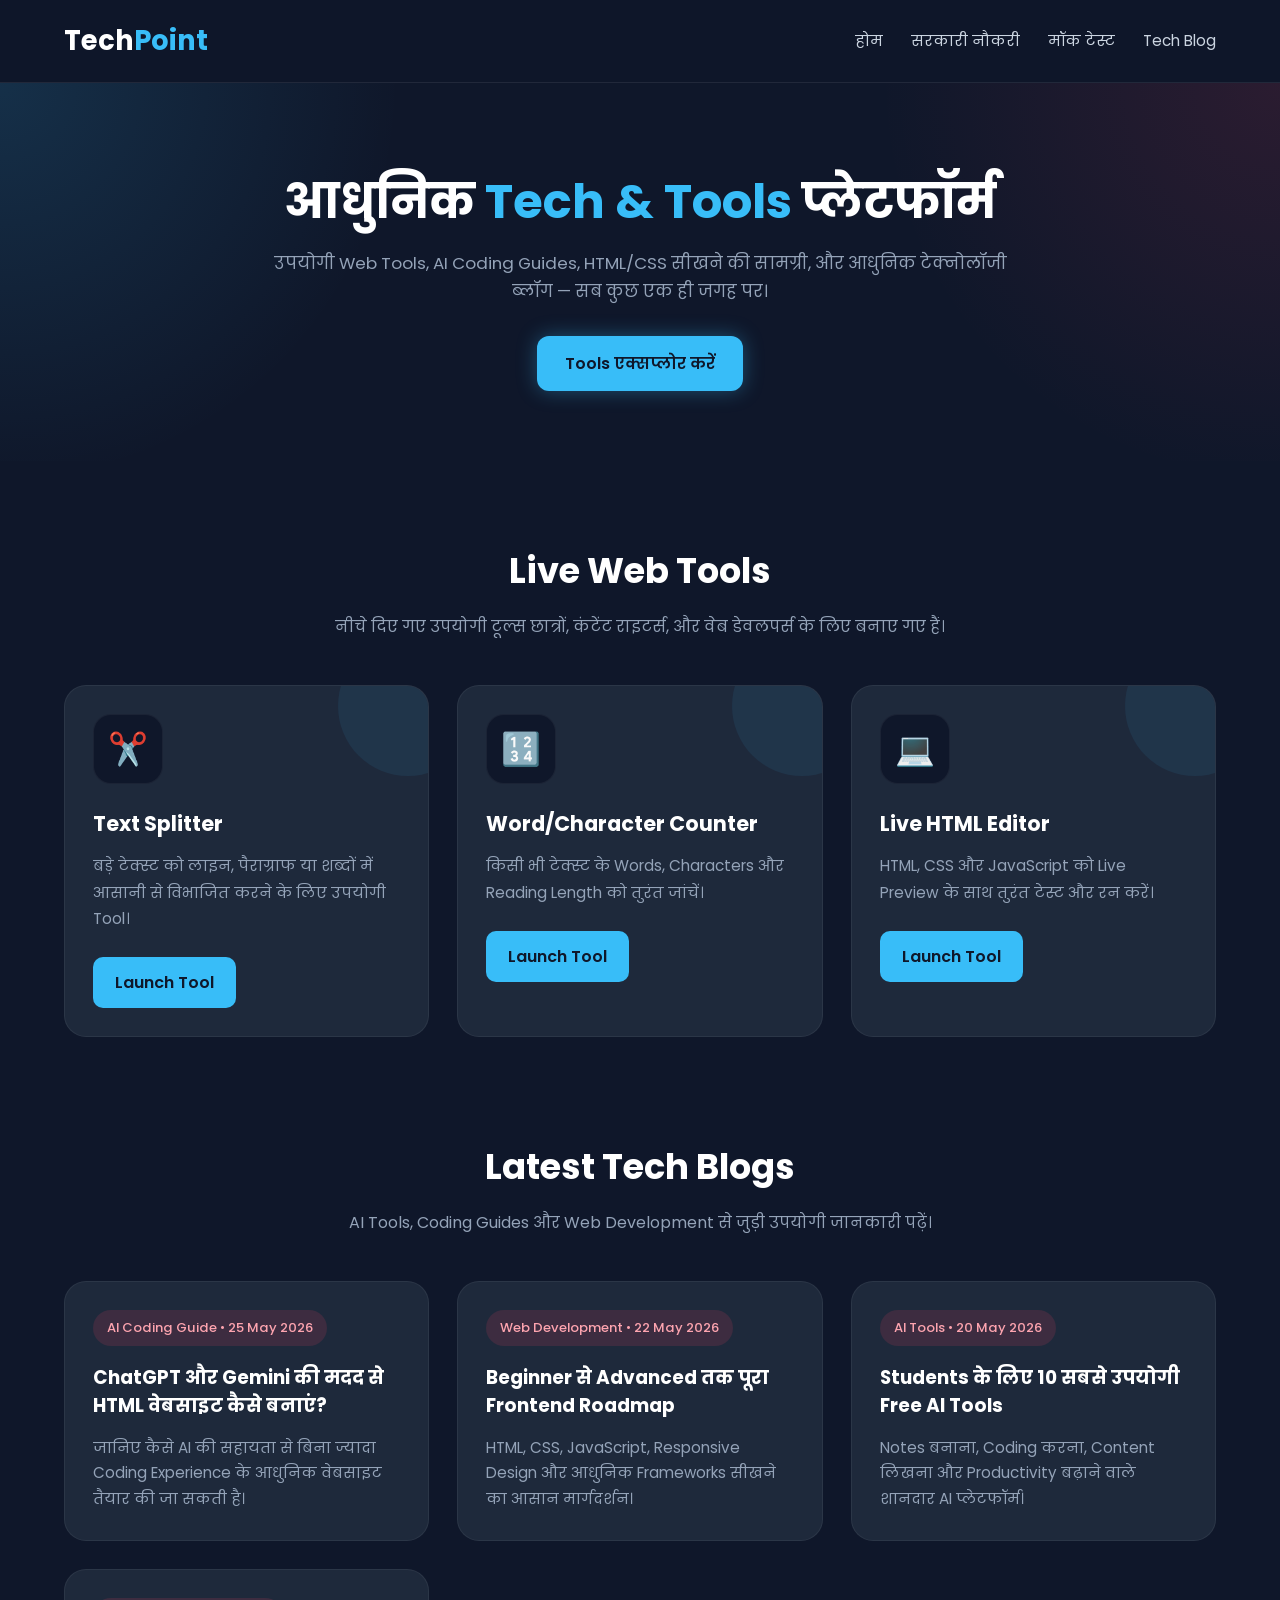
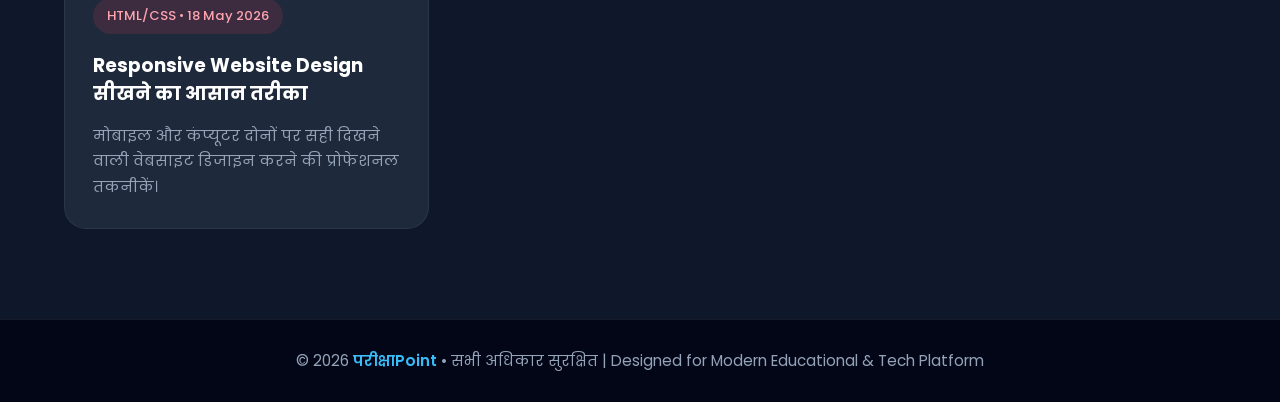
==== tech.html @ ea0da9e4 "Add files via upload" ====
<!DOCTYPE html>
<html lang="hi">
<head>
  <meta charset="UTF-8" />
  <meta name="viewport" content="width=device-width, initial-scale=1.0" />
  <title>TechPoint - Tech & Tools</title>

  <!-- Google Font -->
  <link rel="preconnect" href="https://fonts.googleapis.com">
  <link href="https://fonts.googleapis.com/css2?family=Poppins:wght@300;400;500;600;700&display=swap" rel="stylesheet">

  <!-- Font Awesome -->
  <link rel="stylesheet"
    href="https://cdnjs.cloudflare.com/ajax/libs/font-awesome/6.5.1/css/all.min.css"/>

  <style>

    /* =========================
       RESET & GLOBAL STYLES
    ========================== */

    *{
      margin:0;
      padding:0;
      box-sizing:border-box;
    }

    html{
      scroll-behavior:smooth;
    }

    body{
      font-family:'Poppins',sans-serif;
      background:#0f172a;
      color:#e2e8f0;
      line-height:1.7;
    }

    a{
      text-decoration:none;
    }

    .container{
      width:90%;
      max-width:1200px;
      margin:auto;
    }

    /* =========================
       HEADER / NAVBAR
    ========================== */

    header{
      width:100%;
      background:rgba(15,23,42,0.95);
      backdrop-filter:blur(10px);
      position:sticky;
      top:0;
      z-index:1000;
      border-bottom:1px solid rgba(255,255,255,0.08);
    }

    .navbar{
      display:flex;
      justify-content:space-between;
      align-items:center;
      padding:18px 0;
    }

    .logo{
      font-size:1.7rem;
      font-weight:700;
      color:#ffffff;
    }

    .logo span{
      color:#38bdf8;
    }

    .nav-links{
      display:flex;
      gap:28px;
      align-items:center;
    }

    .nav-links a{
      color:#cbd5e1;
      font-size:0.95rem;
      transition:0.3s;
      position:relative;
    }

    .nav-links a:hover{
      color:#38bdf8;
    }

    .nav-links a::after{
      content:'';
      position:absolute;
      left:0;
      bottom:-6px;
      width:0%;
      height:2px;
      background:#38bdf8;
      transition:0.3s;
    }

    .nav-links a:hover::after{
      width:100%;
    }

    .menu-btn{
      display:none;
      font-size:1.4rem;
      color:#fff;
      cursor:pointer;
    }

    /* =========================
       HERO SECTION
    ========================== */

    .hero{
      padding:90px 0 70px;
      text-align:center;
      background:
      radial-gradient(circle at top left, rgba(56,189,248,0.15), transparent 30%),
      radial-gradient(circle at top right, rgba(244,63,94,0.12), transparent 30%);
    }

    .hero h1{
      font-size:3rem;
      line-height:1.2;
      margin-bottom:18px;
      color:#fff;
    }

    .hero h1 span{
      color:#38bdf8;
    }

    .hero p{
      max-width:760px;
      margin:auto;
      color:#94a3b8;
      font-size:1.05rem;
    }

    .hero-btn{
      margin-top:30px;
      display:inline-block;
      padding:14px 28px;
      border-radius:12px;
      background:#38bdf8;
      color:#0f172a;
      font-weight:600;
      transition:0.3s;
      box-shadow:0 0 20px rgba(56,189,248,0.35);
    }

    .hero-btn:hover{
      transform:translateY(-3px);
      background:#7dd3fc;
    }

    /* =========================
       SECTION TITLE
    ========================== */

    .section-title{
      text-align:center;
      margin-bottom:45px;
    }

    .section-title h2{
      font-size:2.2rem;
      color:#fff;
      margin-bottom:12px;
    }

    .section-title p{
      color:#94a3b8;
      max-width:700px;
      margin:auto;
    }

    /* =========================
       TOOLS SECTION
    ========================== */

    .tools-section{
      padding:80px 0;
    }

    .tools-grid{
      display:grid;
      grid-template-columns:repeat(auto-fit,minmax(280px,1fr));
      gap:28px;
    }

    .tool-card{
      background:#1e293b;
      padding:28px;
      border-radius:22px;
      border:1px solid rgba(255,255,255,0.06);
      transition:0.35s;
      position:relative;
      overflow:hidden;
    }

    .tool-card::before{
      content:'';
      position:absolute;
      width:140px;
      height:140px;
      background:rgba(56,189,248,0.08);
      border-radius:50%;
      top:-50px;
      right:-50px;
    }

    .tool-card:hover{
      transform:translateY(-8px);
      border-color:#38bdf8;
      box-shadow:0 10px 35px rgba(56,189,248,0.15);
    }

    .tool-icon{
      width:70px;
      height:70px;
      border-radius:18px;
      background:#0f172a;
      display:flex;
      align-items:center;
      justify-content:center;
      font-size:2rem;
      margin-bottom:22px;
      color:#38bdf8;
      border:1px solid rgba(255,255,255,0.05);
    }

    .tool-card h3{
      font-size:1.3rem;
      margin-bottom:12px;
      color:#fff;
    }

    .tool-card p{
      color:#94a3b8;
      font-size:0.96rem;
      margin-bottom:25px;
    }

    .tool-btn{
      display:inline-block;
      background:#38bdf8;
      color:#0f172a;
      padding:12px 22px;
      border-radius:10px;
      font-weight:600;
      transition:0.3s;
    }

    .tool-btn:hover{
      background:#7dd3fc;
      transform:scale(1.03);
    }

    /* =========================
       BLOG SECTION
    ========================== */

    .blog-section{
      padding:20px 0 90px;
    }

    .blog-grid{
      display:grid;
      grid-template-columns:repeat(auto-fit,minmax(320px,1fr));
      gap:28px;
    }

    .blog-card{
      background:#1e293b;
      border-radius:22px;
      padding:28px;
      border:1px solid rgba(255,255,255,0.06);
      transition:0.35s;
    }

    .blog-card:hover{
      transform:translateY(-6px);
      border-color:#f43f5e;
      box-shadow:0 10px 35px rgba(244,63,94,0.14);
    }

    .blog-tag{
      display:inline-block;
      background:rgba(244,63,94,0.14);
      color:#fda4af;
      padding:7px 14px;
      border-radius:50px;
      font-size:0.82rem;
      margin-bottom:18px;
      font-weight:500;
    }

    .blog-card h3{
      margin-bottom:14px;
      line-height:1.5;
    }

    .blog-card h3 a{
      color:#fff;
      transition:0.3s;
    }

    .blog-card h3 a:hover{
      color:#38bdf8;
    }

    .blog-card p{
      color:#94a3b8;
      font-size:0.95rem;
    }

    /* =========================
       FOOTER
    ========================== */

    footer{
      background:#020617;
      border-top:1px solid rgba(255,255,255,0.08);
      padding:28px 0;
      text-align:center;
      color:#94a3b8;
      font-size:0.95rem;
    }

    footer span{
      color:#38bdf8;
      font-weight:600;
    }

    /* =========================
       MOBILE RESPONSIVE
    ========================== */

    @media(max-width:768px){

      .menu-btn{
        display:block;
      }

      .nav-links{
        position:absolute;
        top:80px;
        left:0;
        width:100%;
        background:#0f172a;
        flex-direction:column;
        padding:25px;
        display:none;
        border-top:1px solid rgba(255,255,255,0.06);
      }

      .nav-links.active{
        display:flex;
      }

      .hero{
        padding:75px 0 60px;
      }

      .hero h1{
        font-size:2.1rem;
      }

      .section-title h2{
        font-size:1.8rem;
      }

    }

  </style>
</head>

<body>

  <!-- =========================
       HEADER
  ========================== -->

  <header>

    <div class="container navbar">

      <div class="logo">
        Tech<span>Point</span>
      </div>

      <nav class="nav-links" id="navLinks">

        <a href="#">होम</a>
        <a href="#">सरकारी नौकरी</a>
        <a href="#">मॉक टेस्ट</a>
        <a href="#">Tech Blog</a>

      </nav>

      <div class="menu-btn" id="menuBtn">
        <i class="fa-solid fa-bars"></i>
      </div>

    </div>

  </header>

  <!-- =========================
       HERO SECTION
  ========================== -->

  <section class="hero">

    <div class="container">

      <h1>
        आधुनिक <span>Tech & Tools</span> प्लेटफॉर्म
      </h1>

      <p>
        उपयोगी Web Tools, AI Coding Guides, HTML/CSS सीखने की सामग्री,
        और आधुनिक टेक्नोलॉजी ब्लॉग — सब कुछ एक ही जगह पर।
      </p>

      <a href="#tools" class="hero-btn">
        Tools एक्सप्लोर करें
      </a>

    </div>

  </section>

  <!-- =========================
       TOOLS SECTION
  ========================== -->

  <section class="tools-section" id="tools">

    <div class="container">

      <div class="section-title">

        <h2>Live Web Tools</h2>

        <p>
          नीचे दिए गए उपयोगी टूल्स छात्रों, कंटेंट राइटर्स,
          और वेब डेवलपर्स के लिए बनाए गए हैं।
        </p>

      </div>

      <div class="tools-grid">

        <!-- TOOL 1 -->

        <div class="tool-card">

          <div class="tool-icon">
            ✂️
          </div>

          <h3>Text Splitter</h3>

          <p>
            बड़े टेक्स्ट को लाइन, पैराग्राफ या शब्दों में
            आसानी से विभाजित करने के लिए उपयोगी Tool।
          </p>

          <a href="#" class="tool-btn">
            Launch Tool
          </a>

        </div>

        <!-- TOOL 2 -->

        <div class="tool-card">

          <div class="tool-icon">
            🔢
          </div>

          <h3>Word/Character Counter</h3>

          <p>
            किसी भी टेक्स्ट के Words, Characters और
            Reading Length को तुरंत जांचें।
          </p>

          <a href="#" class="tool-btn">
            Launch Tool
          </a>

        </div>

        <!-- TOOL 3 -->

        <div class="tool-card">

          <div class="tool-icon">
            💻
          </div>

          <h3>Live HTML Editor</h3>

          <p>
            HTML, CSS और JavaScript को Live Preview
            के साथ तुरंत टेस्ट और रन करें।
          </p>

          <a href="#" class="tool-btn">
            Launch Tool
          </a>

        </div>

      </div>

    </div>

  </section>

  <!-- =========================
       BLOG SECTION
  ========================== -->

  <section class="blog-section">

    <div class="container">

      <div class="section-title">

        <h2>Latest Tech Blogs</h2>

        <p>
          AI Tools, Coding Guides और Web Development
          से जुड़ी उपयोगी जानकारी पढ़ें।
        </p>

      </div>

      <div class="blog-grid">

        <!-- BLOG 1 -->

        <div class="blog-card">

          <div class="blog-tag">
            AI Coding Guide • 25 May 2026
          </div>

          <h3>
            <a href="#">
              ChatGPT और Gemini की मदद से HTML वेबसाइट कैसे बनाएं?
            </a>
          </h3>

          <p>
            जानिए कैसे AI की सहायता से बिना ज्यादा Coding Experience
            के आधुनिक वेबसाइट तैयार की जा सकती है।
          </p>

        </div>

        <!-- BLOG 2 -->

        <div class="blog-card">

          <div class="blog-tag">
            Web Development • 22 May 2026
          </div>

          <h3>
            <a href="#">
              Beginner से Advanced तक पूरा Frontend Roadmap
            </a>
          </h3>

          <p>
            HTML, CSS, JavaScript, Responsive Design और
            आधुनिक Frameworks सीखने का आसान मार्गदर्शन।
          </p>

        </div>

        <!-- BLOG 3 -->

        <div class="blog-card">

          <div class="blog-tag">
            AI Tools • 20 May 2026
          </div>

          <h3>
            <a href="#">
              Students के लिए 10 सबसे उपयोगी Free AI Tools
            </a>
          </h3>

          <p>
            Notes बनाना, Coding करना, Content लिखना और
            Productivity बढ़ाने वाले शानदार AI प्लेटफॉर्म।
          </p>

        </div>

        <!-- BLOG 4 -->

        <div class="blog-card">

          <div class="blog-tag">
            HTML/CSS • 18 May 2026
          </div>

          <h3>
            <a href="#">
              Responsive Website Design सीखने का आसान तरीका
            </a>
          </h3>

          <p>
            मोबाइल और कंप्यूटर दोनों पर सही दिखने वाली
            वेबसाइट डिजाइन करने की प्रोफेशनल तकनीकें।
          </p>

        </div>

      </div>

    </div>

  </section>

  <!-- =========================
       FOOTER
  ========================== -->

  <footer>

    <div class="container">

      © 2026 <span>परीक्षाPoint</span> • सभी अधिकार सुरक्षित |
      Designed for Modern Educational & Tech Platform

    </div>

  </footer>

  <!-- =========================
       MOBILE MENU SCRIPT
  ========================== -->

  <script>

    const menuBtn = document.getElementById("menuBtn");
    const navLinks = document.getElementById("navLinks");

    menuBtn.addEventListener("click", () => {
      navLinks.classList.toggle("active");
    });

  </script>

</body>
</html>
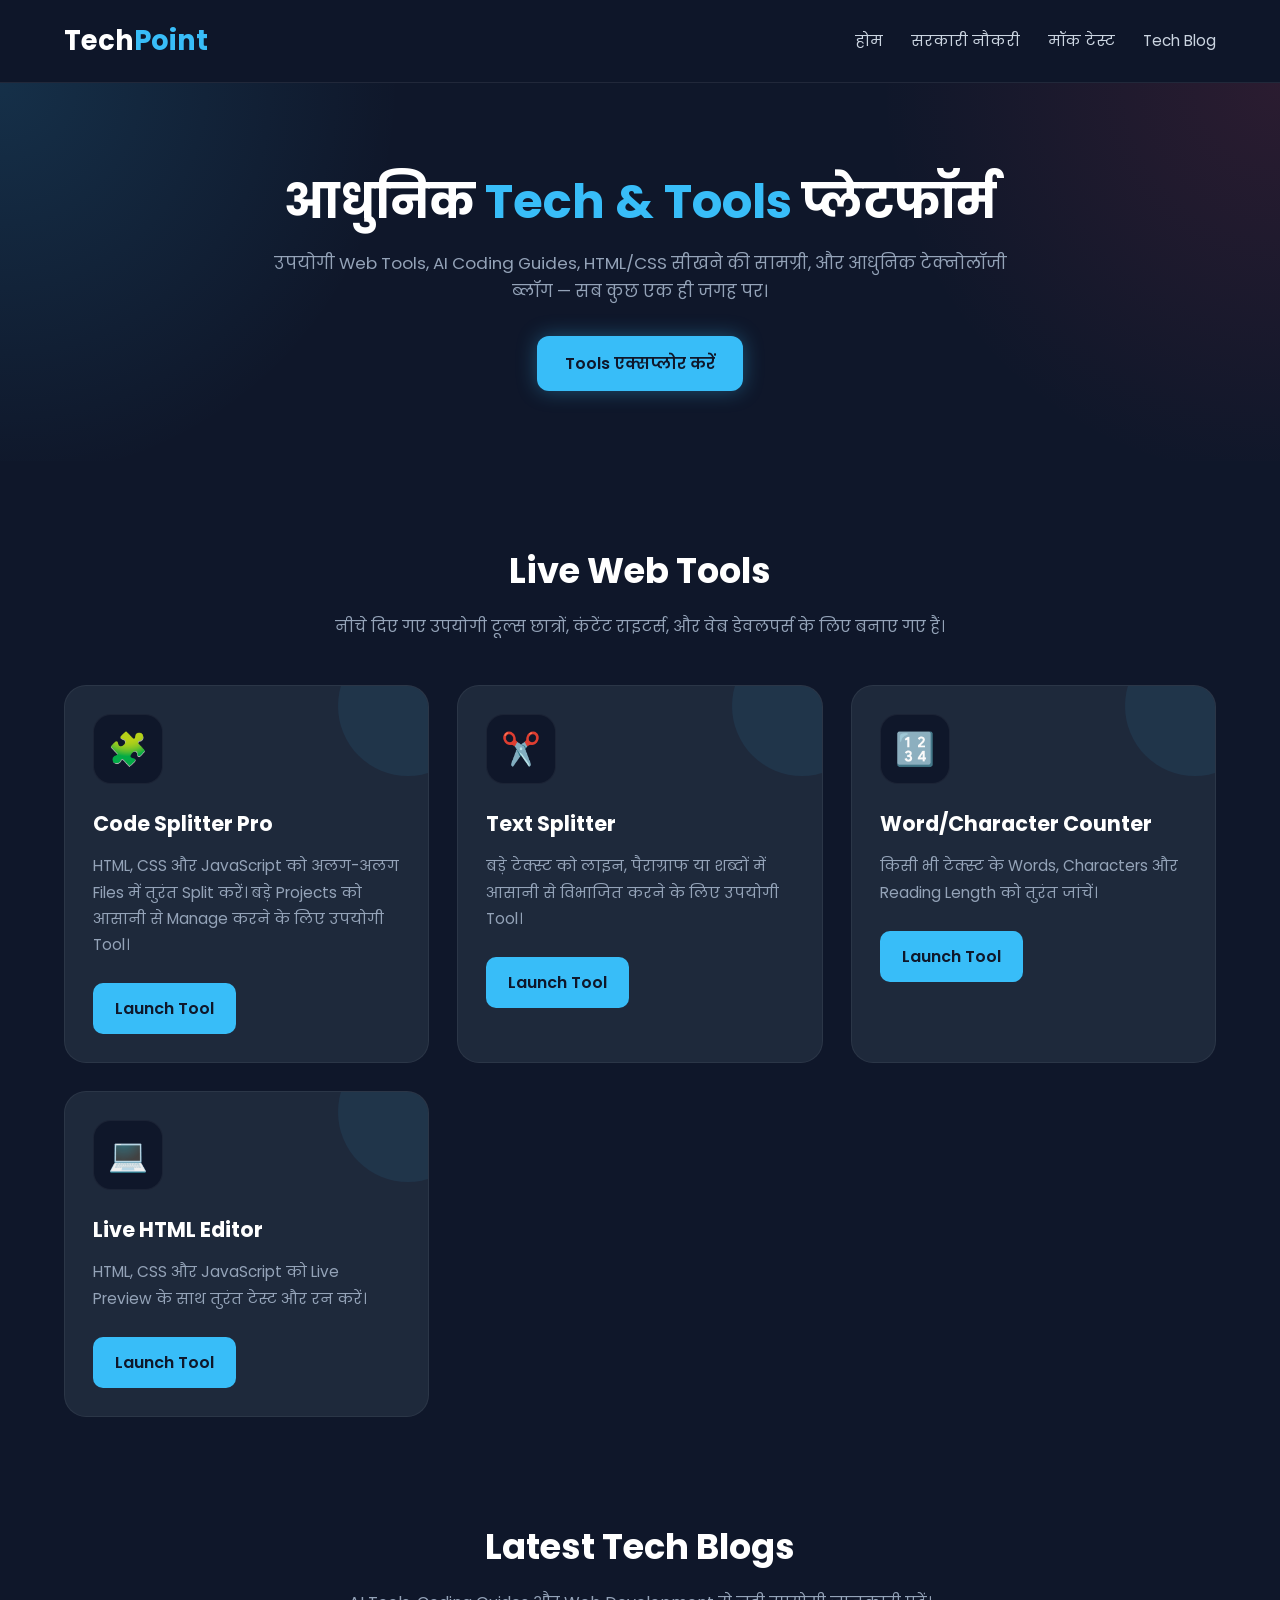
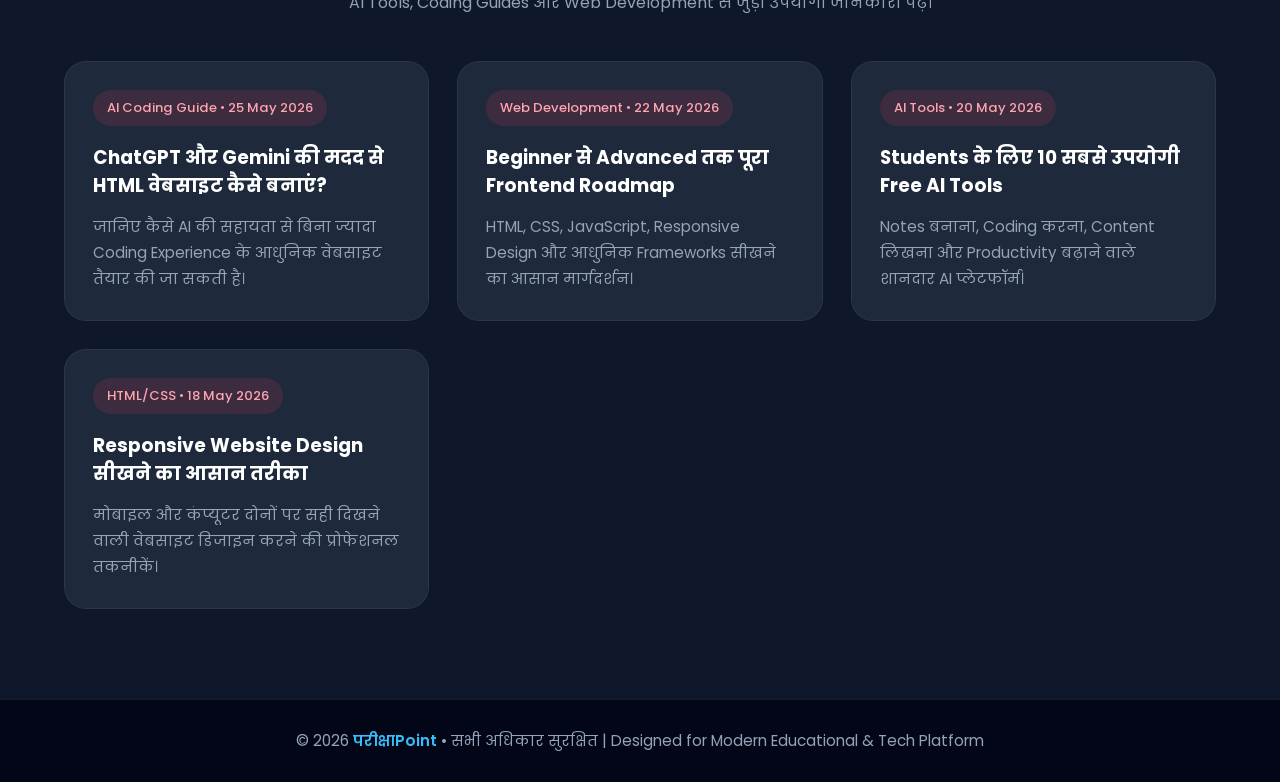
==== commit dddf5acd: "Update tech.html" ====
--- a/tech.html
+++ b/tech.html
@@ -462,7 +462,32 @@
 
       <div class="tools-grid">
 
-        <!-- TOOL 1 -->
+
+<!-- TOOL 1 -->
+
+<div class="tool-card">
+
+  <div class="tool-icon">
+    🧩
+  </div>
+
+  <h3>Code Splitter Pro</h3>
+
+  <p>
+    HTML, CSS और JavaScript को अलग-अलग Files में
+    तुरंत Split करें। बड़े Projects को आसानी से
+    Manage करने के लिए उपयोगी Tool।
+  </p>
+
+  <a href="#" class="tool-btn">
+    Launch Tool
+  </a>
+
+</div>
+
+        
+
+        <!-- TOOL 2 -->
 
         <div class="tool-card">
 
@@ -483,7 +508,7 @@
 
         </div>
 
-        <!-- TOOL 2 -->
+        <!-- TOOL 3 -->
 
         <div class="tool-card">
 
@@ -504,7 +529,7 @@
 
         </div>
 
-        <!-- TOOL 3 -->
+        <!-- TOOL 4 -->
 
         <div class="tool-card">
 
@@ -673,4 +698,4 @@
   </script>
 
 </body>
-</html>+</html>
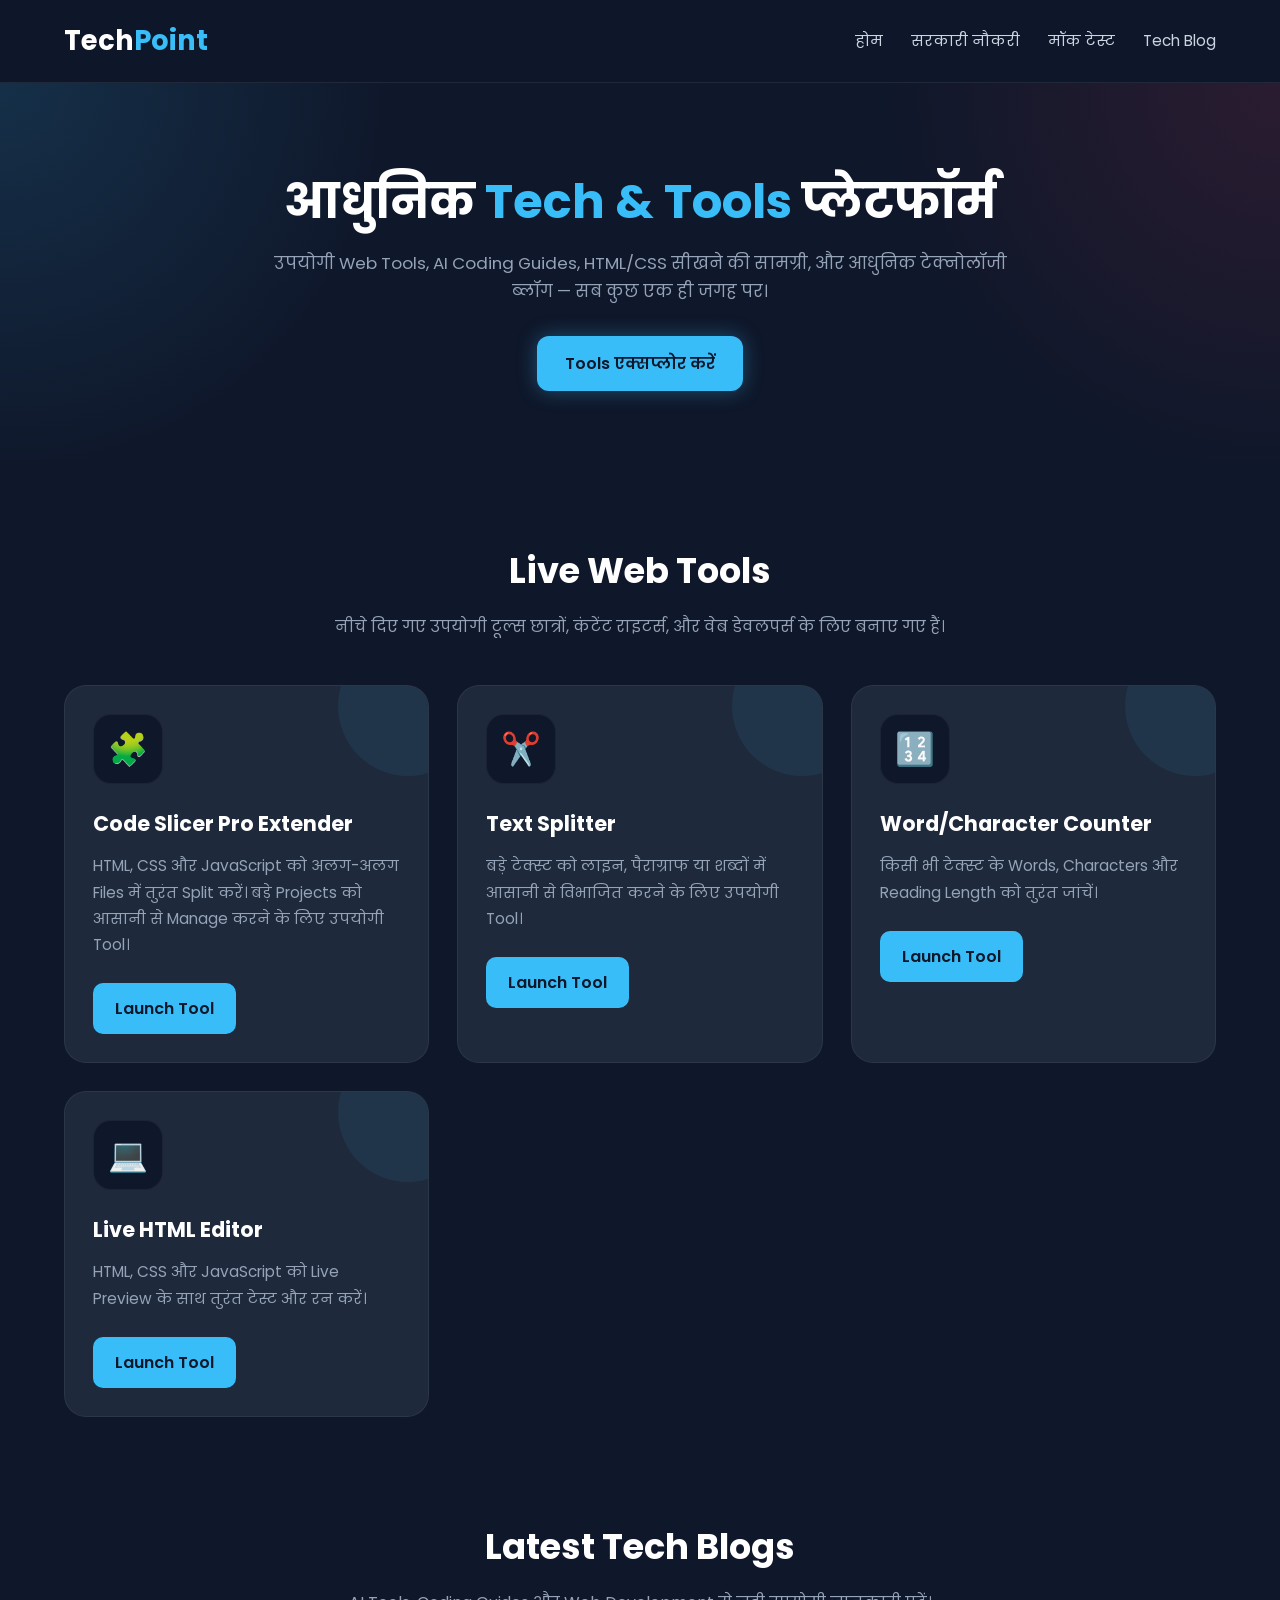
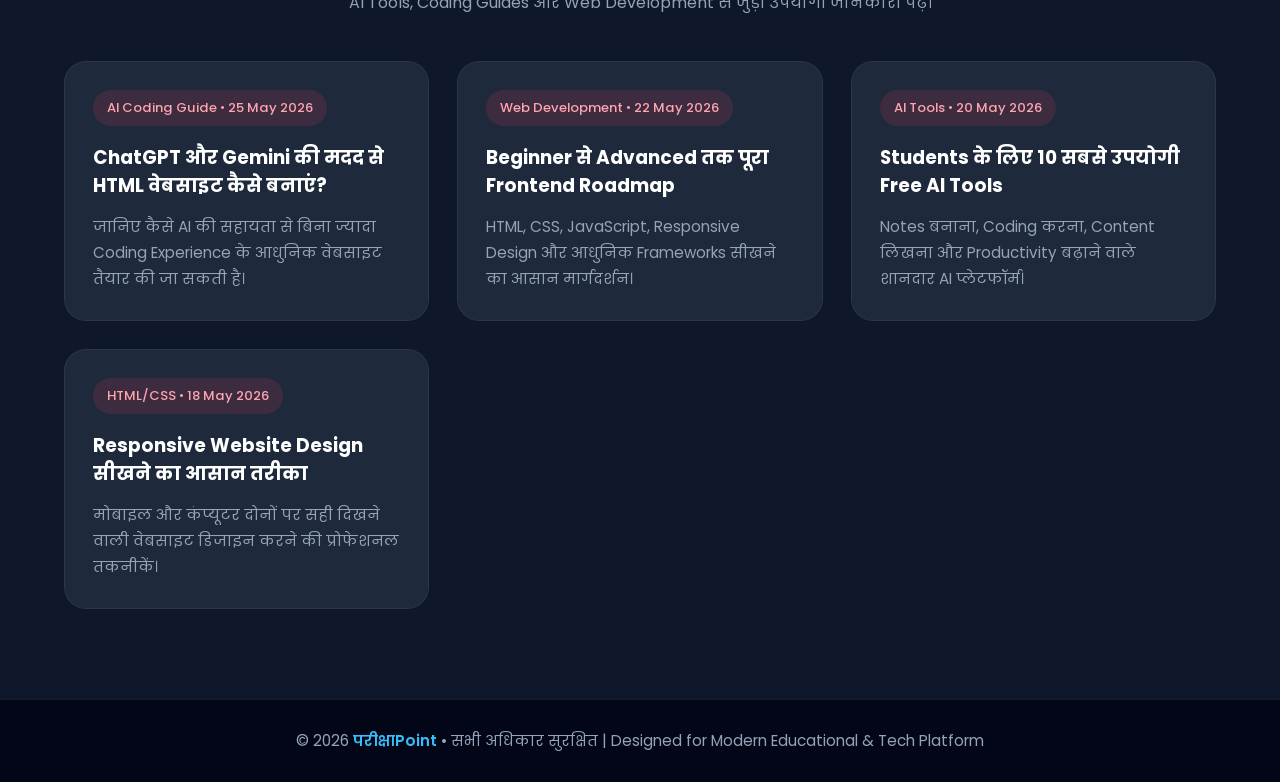
==== commit fd5eb74d: "Update tech.html" ====
--- a/tech.html
+++ b/tech.html
@@ -471,7 +471,7 @@
     🧩
   </div>
 
-  <h3>Code Splitter Pro</h3>
+  <h3>Code Slicer Pro Extender</h3>
 
   <p>
     HTML, CSS और JavaScript को अलग-अलग Files में
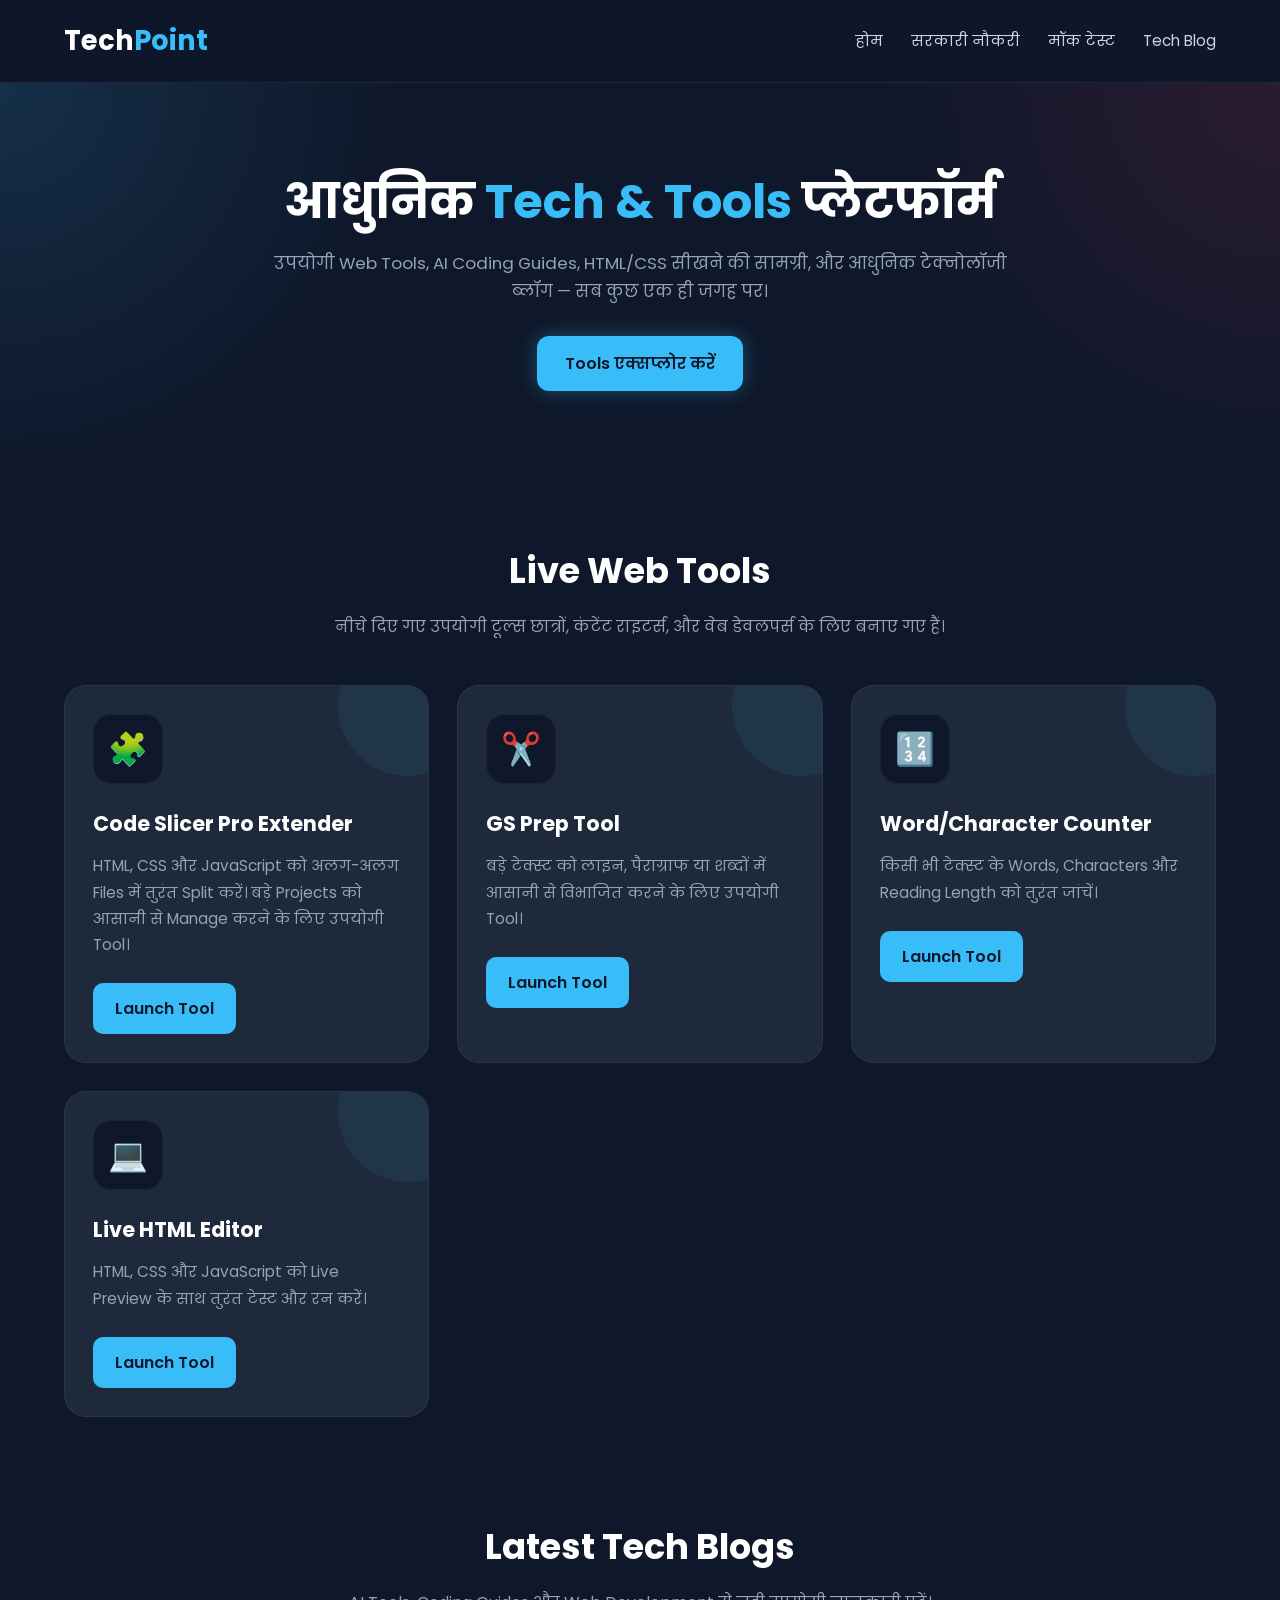
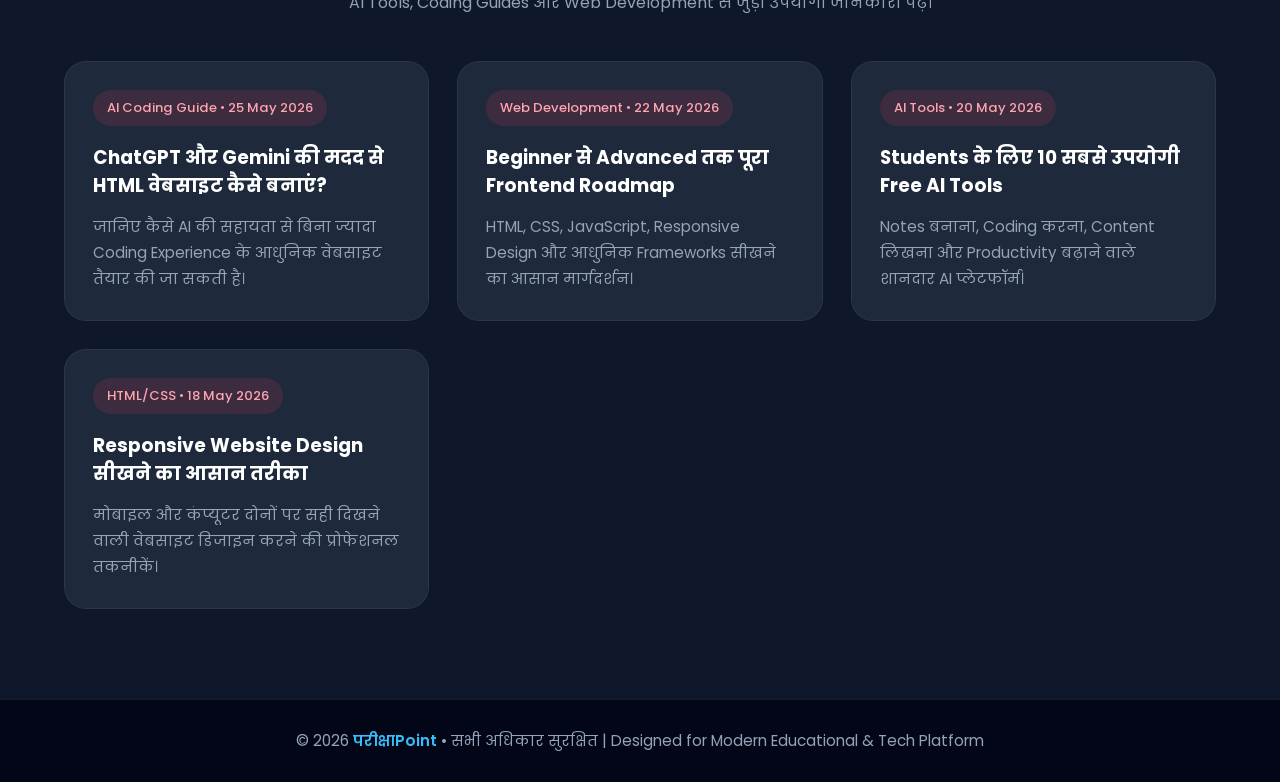
==== commit c6583ad8: "Update tech.html" ====
--- a/tech.html
+++ b/tech.html
@@ -479,7 +479,7 @@
     Manage करने के लिए उपयोगी Tool।
   </p>
 
-  <a href="#" class="tool-btn">
+  <a href="codeslicer.html" class="tool-btn">
     Launch Tool
   </a>
 
@@ -495,14 +495,14 @@
             ✂️
           </div>
 
-          <h3>Text Splitter</h3>
+          <h3>GS Prep Tool</h3>
 
           <p>
             बड़े टेक्स्ट को लाइन, पैराग्राफ या शब्दों में
             आसानी से विभाजित करने के लिए उपयोगी Tool।
           </p>
 
-          <a href="#" class="tool-btn">
+          <a href="gspreptool.html" class="tool-btn">
             Launch Tool
           </a>
 
@@ -523,7 +523,7 @@
             Reading Length को तुरंत जांचें।
           </p>
 
-          <a href="#" class="tool-btn">
+          <a href="charactercalculator.html" class="tool-btn">
             Launch Tool
           </a>
 
